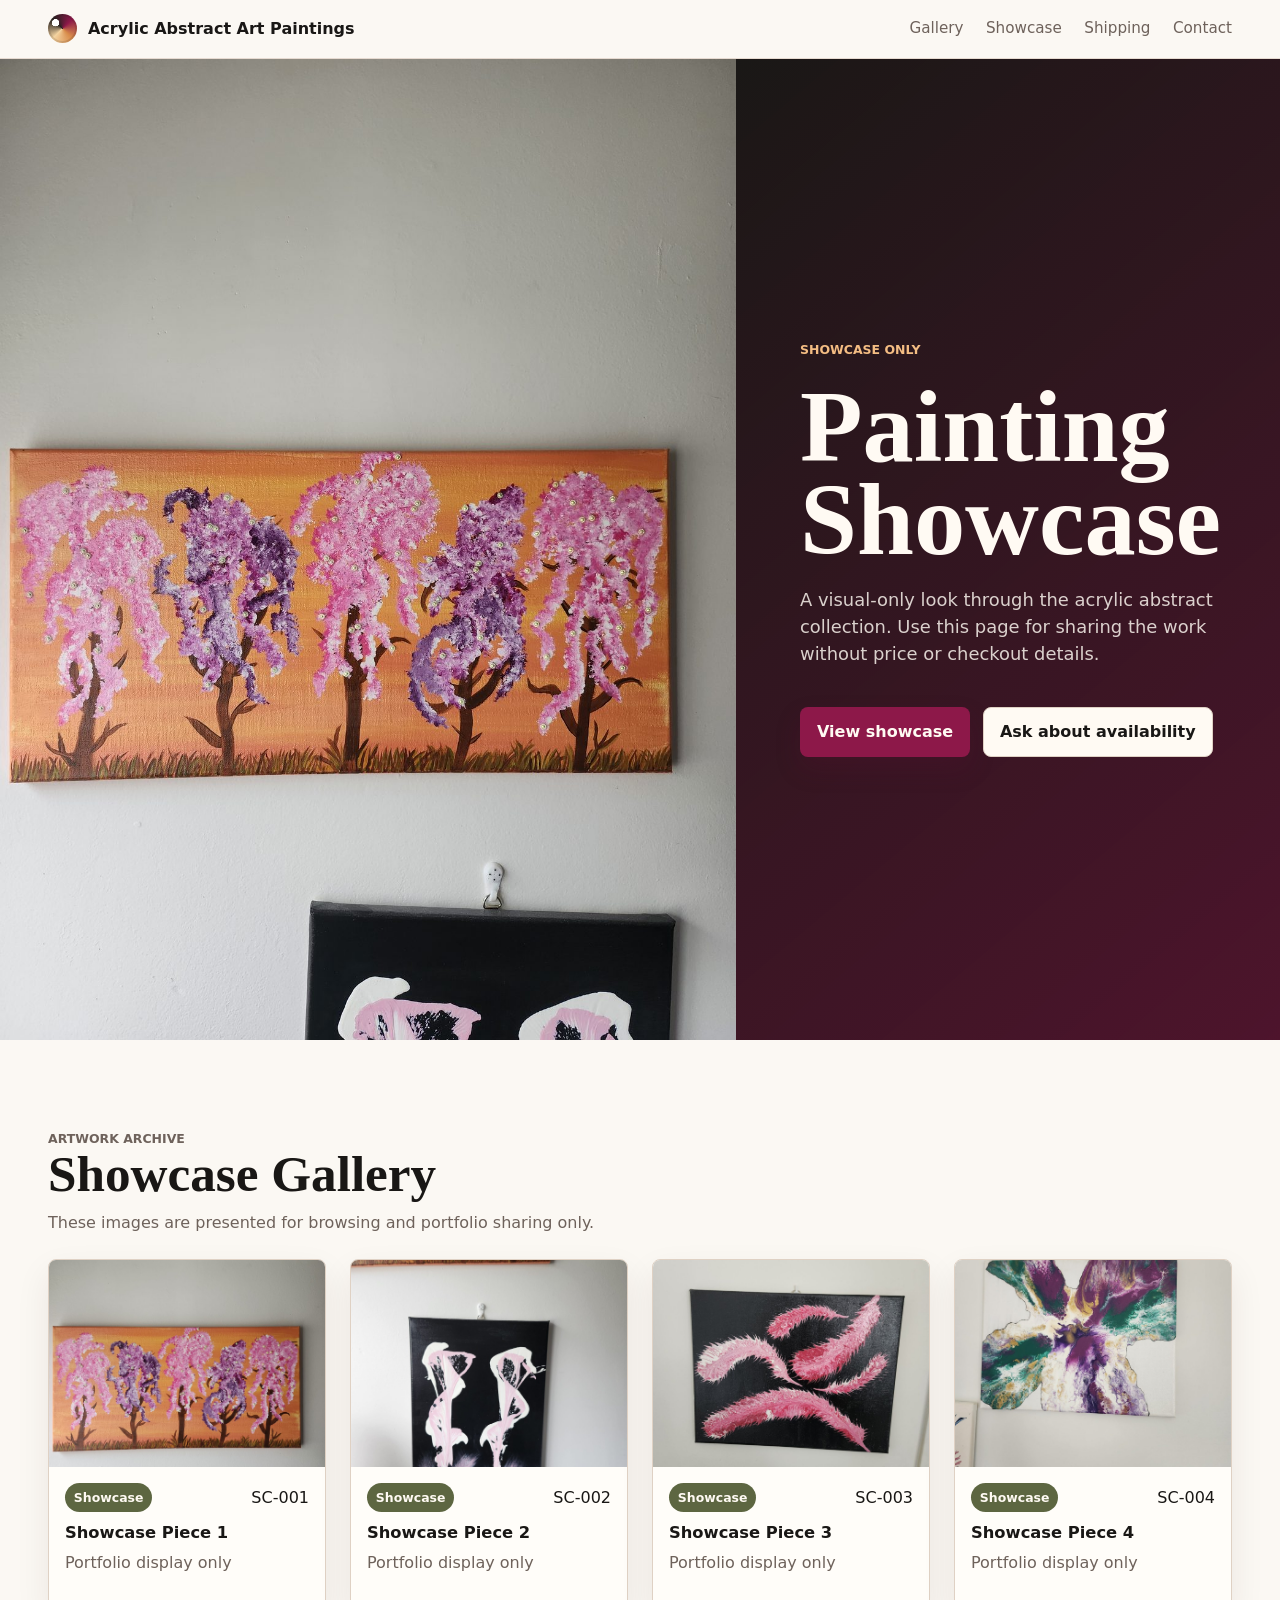
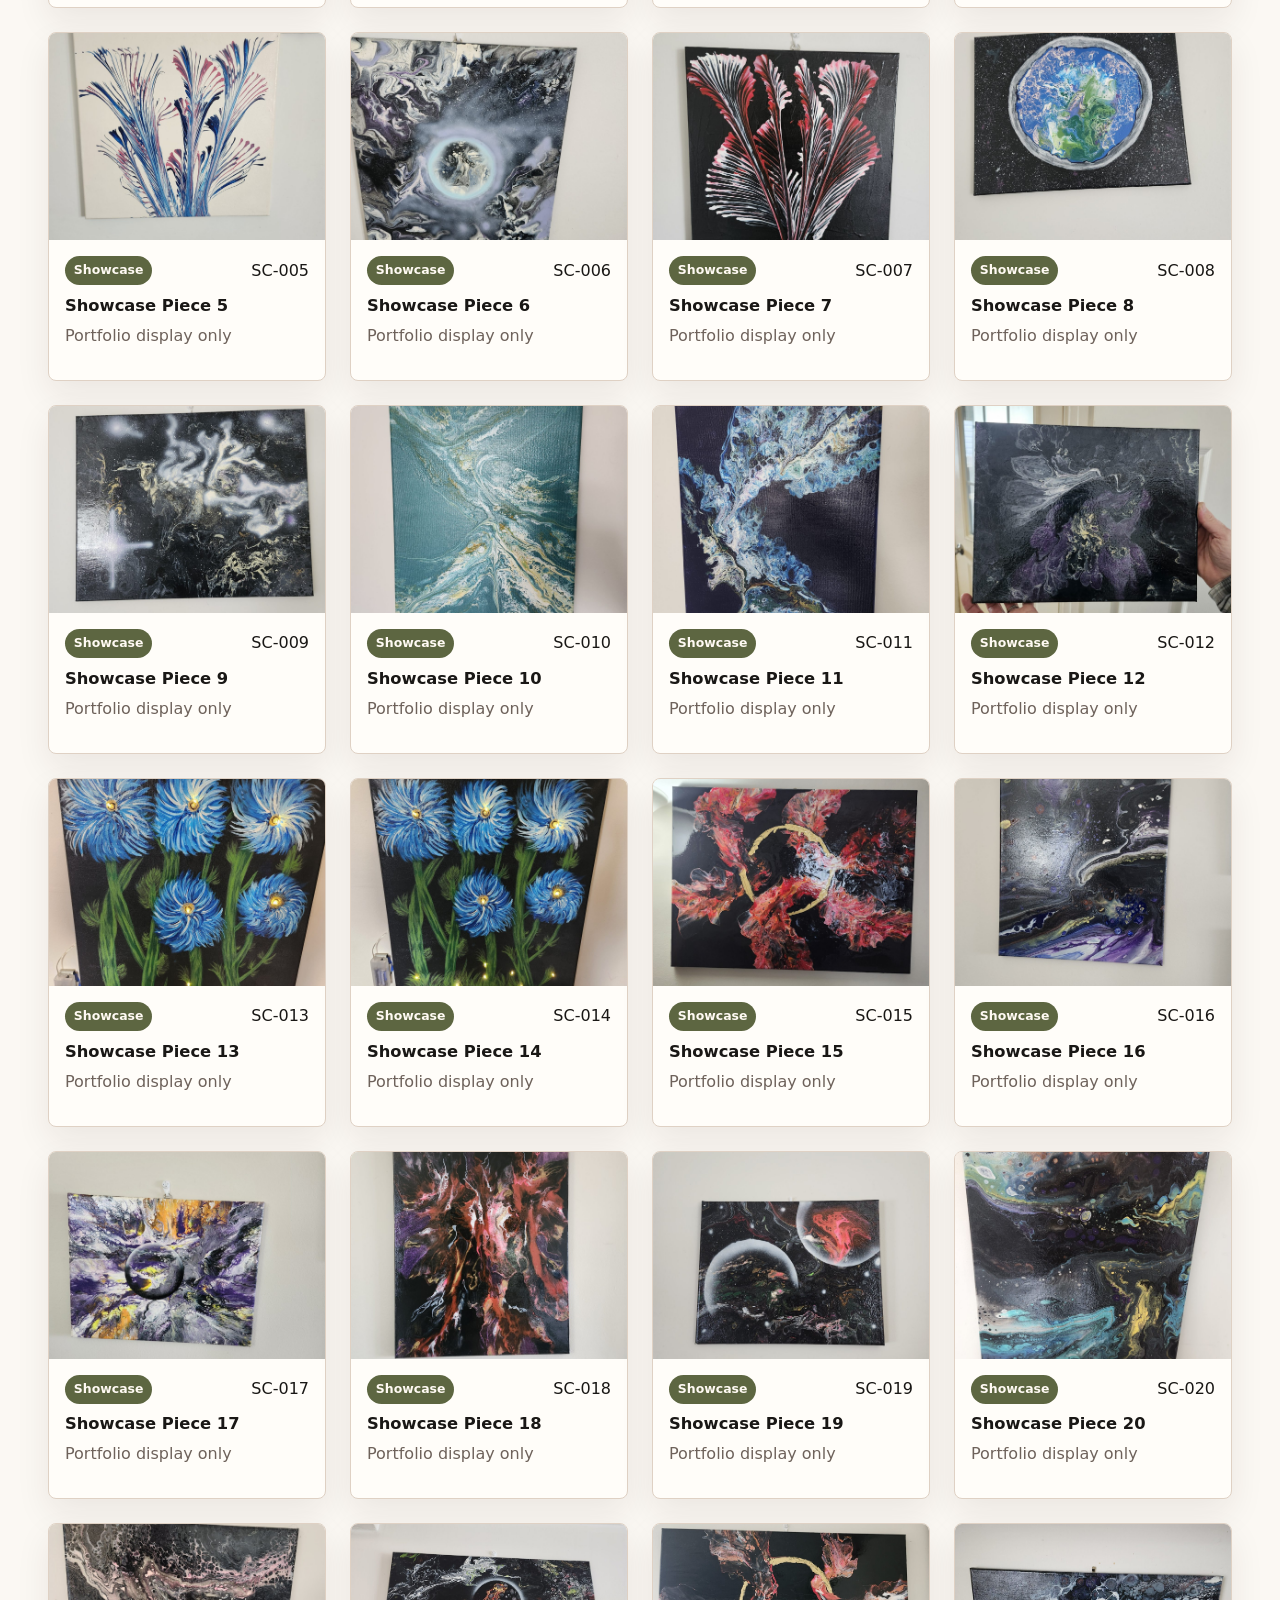
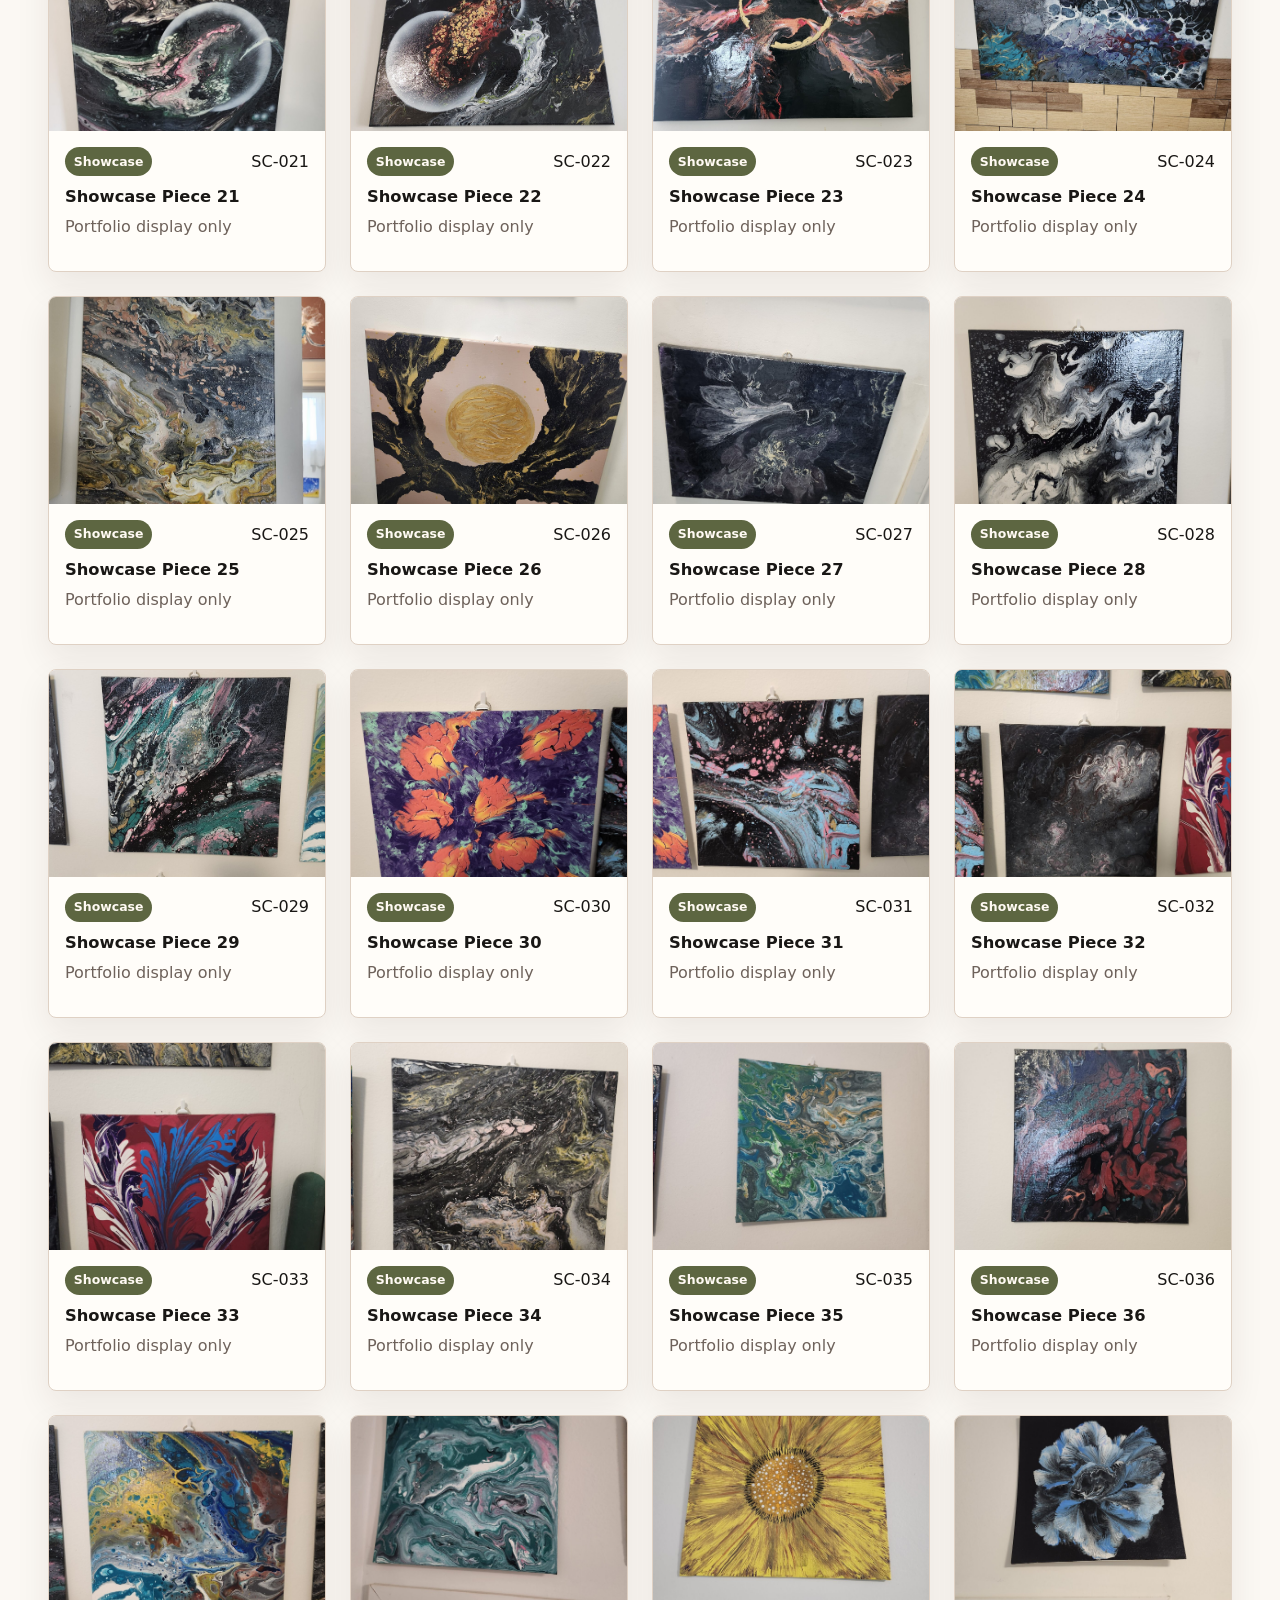
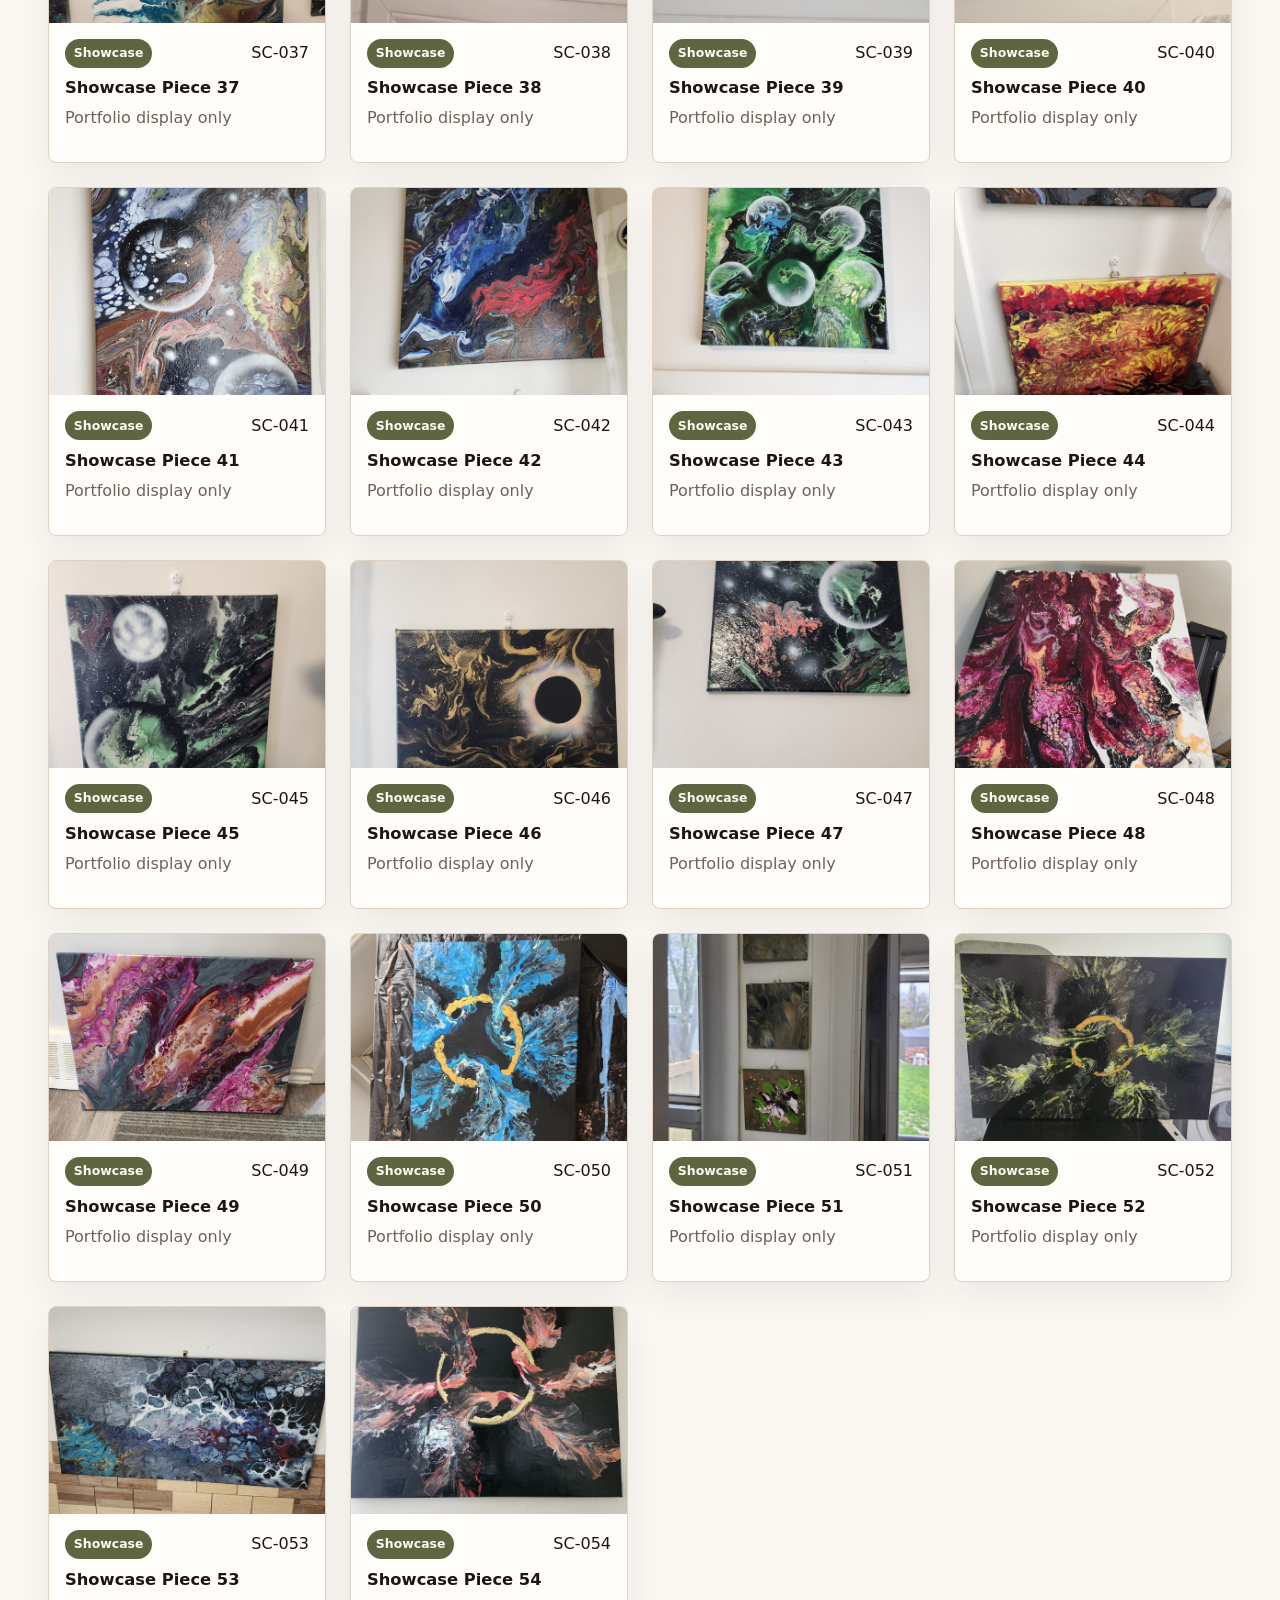
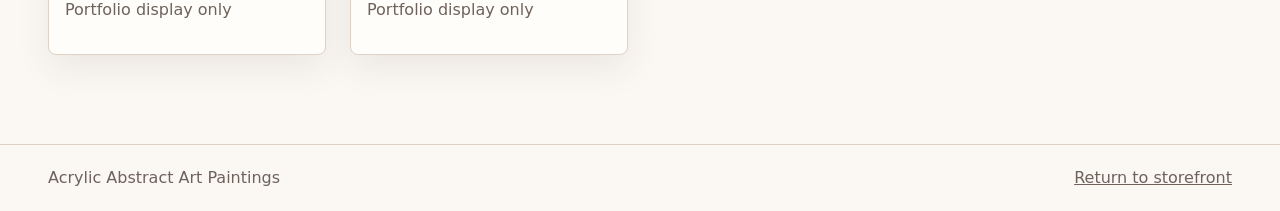
==== showcase.html @ 469b3d1f "Create acrylic art storefront" ====
<!doctype html>
<html lang="en">
  <head>
    <meta charset="utf-8">
    <meta name="viewport" content="width=device-width, initial-scale=1">
    <meta name="description" content="Showcase gallery of acrylic abstract art paintings.">
    <title>Showcase | Acrylic Abstract Art Paintings</title>
    <link rel="stylesheet" href="styles.css">
  </head>
  <body>
    <header class="site-header">
      <a class="brand" href="index.html" aria-label="Acrylic Abstract Art Paintings home">
        <span class="brand-mark"></span>
        <span>Acrylic Abstract Art Paintings</span>
      </a>
      <nav class="site-nav" aria-label="Primary navigation">
        <a href="index.html#gallery">Gallery</a>
        <a href="showcase.html">Showcase</a>
        <a href="index.html#shipping">Shipping</a>
        <a href="index.html#contact">Contact</a>
      </nav>
    </header>

    <main>
      <section class="hero" aria-labelledby="showcase-title">
        <div class="hero-media" aria-hidden="true">
          <img src="gallery/20260523_133512.jpg" alt="">
        </div>
        <div class="hero-copy">
          <p class="eyebrow">Showcase only</p>
          <h1 id="showcase-title">Painting Showcase</h1>
          <p>
            A visual-only look through the acrylic abstract collection. Use this page for sharing
            the work without price or checkout details.
          </p>
          <div class="hero-actions">
            <a class="button primary" href="#showcaseGrid">View showcase</a>
            <a class="button secondary" href="index.html#contact">Ask about availability</a>
          </div>
        </div>
      </section>

      <section class="section" aria-labelledby="showcase-gallery-title">
        <div class="section-heading">
          <p class="eyebrow">Artwork archive</p>
          <h2 id="showcase-gallery-title">Showcase Gallery</h2>
          <p>These images are presented for browsing and portfolio sharing only.</p>
        </div>
        <div class="gallery-grid showcase-grid" id="showcaseGrid"></div>
      </section>
    </main>

    <footer class="site-footer">
      <span>Acrylic Abstract Art Paintings</span>
      <span><a href="index.html">Return to storefront</a></span>
    </footer>

    <dialog class="art-modal" id="showcaseModal">
      <button class="modal-close" type="button" data-close aria-label="Close artwork preview">×</button>
      <div class="modal-layout">
        <img id="showcaseModalImage" alt="">
        <div class="modal-info">
          <p class="eyebrow" id="showcaseModalStatus"></p>
          <h2 id="showcaseModalTitle"></h2>
          <p id="showcaseModalDescription"></p>
          <a class="button primary" href="index.html#contact">Ask about this artwork</a>
        </div>
      </div>
    </dialog>

    <script src="showcase.js"></script>
  </body>
</html>
---- styles.css ----
:root {
  color-scheme: light;
  --ink: #191715;
  --muted: #6e625b;
  --paper: #fbf8f3;
  --wash: #f0e7dc;
  --line: #dfd1c4;
  --rose: #8d1849;
  --rose-dark: #5d0f31;
  --copper: #b7602a;
  --olive: #5d6641;
  --charcoal: #26211f;
  --shadow: 0 22px 60px rgba(45, 31, 23, 0.16);
}

* {
  box-sizing: border-box;
}

html {
  scroll-behavior: smooth;
}

body {
  margin: 0;
  color: var(--ink);
  background: var(--paper);
  font-family: Inter, ui-sans-serif, system-ui, -apple-system, BlinkMacSystemFont, "Segoe UI", sans-serif;
  line-height: 1.5;
}

img {
  display: block;
  max-width: 100%;
}

a {
  color: inherit;
}

button,
input,
select,
textarea {
  font: inherit;
}

.site-header {
  position: sticky;
  top: 0;
  z-index: 20;
  display: flex;
  align-items: center;
  justify-content: space-between;
  gap: 1rem;
  padding: 0.9rem clamp(1rem, 4vw, 3rem);
  background: rgba(251, 248, 243, 0.9);
  border-bottom: 1px solid rgba(223, 209, 196, 0.75);
  backdrop-filter: blur(18px);
}

.brand {
  display: inline-flex;
  align-items: center;
  gap: 0.7rem;
  min-width: 0;
  font-weight: 800;
  text-decoration: none;
}

.brand-mark {
  width: 1.8rem;
  height: 1.8rem;
  flex: 0 0 auto;
  border-radius: 50%;
  background:
    radial-gradient(circle at 26% 30%, #ffffff 0 12%, transparent 13%),
    conic-gradient(from 45deg, #8d1849, #d88b4a, #f3d3a0, #26211f, #8d1849);
  box-shadow: inset 0 0 0 2px rgba(25, 23, 21, 0.12);
}

.site-nav {
  display: flex;
  gap: clamp(0.7rem, 2vw, 1.4rem);
  color: var(--muted);
  font-size: 0.95rem;
}

.site-nav a {
  text-decoration: none;
}

.site-nav a:hover {
  color: var(--rose);
}

.hero {
  display: grid;
  min-height: calc(100svh - 4.1rem);
  grid-template-columns: minmax(0, 1.15fr) minmax(20rem, 0.85fr);
  align-items: stretch;
  background: #171412;
}

.hero-media {
  min-height: 36rem;
  overflow: hidden;
}

.hero-media img {
  width: 100%;
  height: 100%;
  object-fit: cover;
}

.hero-copy {
  display: flex;
  flex-direction: column;
  justify-content: center;
  align-items: flex-start;
  gap: 1.35rem;
  padding: clamp(2rem, 5vw, 5rem);
  color: #fffaf3;
  background:
    linear-gradient(140deg, rgba(25, 23, 21, 0.95), rgba(93, 15, 49, 0.72)),
    var(--charcoal);
}

.eyebrow {
  margin: 0;
  color: var(--copper);
  font-size: 0.78rem;
  font-weight: 900;
  letter-spacing: 0;
  text-transform: uppercase;
}

.hero-copy .eyebrow {
  color: #f4bd83;
}

h1,
h2,
h3,
p {
  margin-top: 0;
}

h1 {
  max-width: 11ch;
  margin-bottom: 0;
  font-family: Georgia, "Times New Roman", serif;
  font-size: clamp(3.2rem, 8vw, 7.4rem);
  line-height: 0.9;
  letter-spacing: 0;
}

h2 {
  margin-bottom: 0.75rem;
  font-family: Georgia, "Times New Roman", serif;
  font-size: clamp(2.1rem, 4vw, 4.6rem);
  line-height: 1;
  letter-spacing: 0;
}

h3 {
  margin-bottom: 0.35rem;
  font-size: 1.02rem;
}

.hero-copy p:not(.eyebrow) {
  max-width: 42rem;
  color: rgba(255, 250, 243, 0.82);
  font-size: clamp(1.05rem, 1.4vw, 1.25rem);
}

.hero-actions,
.modal-actions {
  display: flex;
  flex-wrap: wrap;
  gap: 0.8rem;
}

.button {
  display: inline-flex;
  min-height: 2.8rem;
  align-items: center;
  justify-content: center;
  border: 1px solid transparent;
  border-radius: 8px;
  padding: 0.75rem 1rem;
  cursor: pointer;
  font-weight: 800;
  text-decoration: none;
  transition: transform 160ms ease, box-shadow 160ms ease, background 160ms ease;
}

.button:hover {
  transform: translateY(-1px);
}

.button.primary {
  color: #fffaf3;
  background: var(--rose);
  box-shadow: 0 12px 24px rgba(93, 15, 49, 0.22);
}

.button.primary:hover {
  background: var(--rose-dark);
}

.button.secondary {
  color: var(--ink);
  background: #fffaf3;
  border-color: var(--line);
}

.intro-band {
  display: grid;
  grid-template-columns: repeat(3, minmax(0, 1fr));
  gap: 1px;
  background: var(--line);
  border-block: 1px solid var(--line);
}

.intro-band div {
  display: grid;
  gap: 0.35rem;
  padding: clamp(1.1rem, 3vw, 2rem);
  background: var(--paper);
}

.intro-band strong {
  font-size: 1.02rem;
}

.intro-band span,
.section-heading p,
.feature-copy p,
.art-card p,
.modal-info p,
.site-footer,
dd {
  color: var(--muted);
}

.section {
  padding: clamp(3rem, 7vw, 6.5rem) clamp(1rem, 4vw, 3rem);
}

.section-heading {
  max-width: 52rem;
  margin-bottom: 1.5rem;
}

.toolbar {
  display: flex;
  flex-wrap: wrap;
  gap: 0.5rem;
  margin-bottom: 1.4rem;
}

.filter-button {
  border: 1px solid var(--line);
  border-radius: 999px;
  padding: 0.55rem 0.85rem;
  color: var(--muted);
  background: #fffdf9;
  cursor: pointer;
  font-weight: 800;
}

.filter-button.active,
.filter-button:hover {
  color: #fffaf3;
  background: var(--charcoal);
  border-color: var(--charcoal);
}

.gallery-grid {
  display: grid;
  grid-template-columns: repeat(auto-fill, minmax(17rem, 1fr));
  gap: clamp(1rem, 2vw, 1.5rem);
}

.showcase-grid {
  grid-template-columns: repeat(auto-fill, minmax(14rem, 1fr));
}

.art-card {
  overflow: hidden;
  border: 1px solid var(--line);
  border-radius: 8px;
  background: #fffdf9;
  box-shadow: 0 14px 34px rgba(45, 31, 23, 0.08);
}

.art-card button {
  display: grid;
  width: 100%;
  padding: 0;
  border: 0;
  color: inherit;
  background: transparent;
  cursor: zoom-in;
  text-align: left;
}

.art-card picture {
  aspect-ratio: 4 / 3;
  overflow: hidden;
  background: var(--wash);
}

.art-card img {
  width: 100%;
  height: 100%;
  object-fit: cover;
  transition: transform 260ms ease;
}

.art-card button:hover img {
  transform: scale(1.04);
}

.art-card-body {
  display: grid;
  gap: 0.55rem;
  padding: 1rem;
}

.card-meta {
  display: flex;
  align-items: center;
  justify-content: space-between;
  gap: 0.75rem;
}

.status-pill {
  border-radius: 999px;
  padding: 0.32rem 0.55rem;
  color: #fffaf3;
  background: var(--olive);
  font-size: 0.78rem;
  font-weight: 800;
  white-space: nowrap;
}

.feature-band {
  display: grid;
  grid-template-columns: minmax(0, 0.9fr) minmax(18rem, 1.1fr);
  gap: clamp(1.5rem, 4vw, 4rem);
  align-items: center;
  padding: clamp(3rem, 7vw, 6rem) clamp(1rem, 4vw, 3rem);
  color: #fffaf3;
  background:
    linear-gradient(rgba(25, 23, 21, 0.83), rgba(25, 23, 21, 0.83)),
    url("gallery/20260523_133512.jpg") center / cover fixed;
}

.feature-band .eyebrow {
  color: #f4bd83;
}

.feature-copy p {
  max-width: 48rem;
  color: rgba(255, 250, 243, 0.82);
  font-size: 1.1rem;
}

.contact-section {
  background: #fffdf9;
}

.shipping-section {
  background: var(--wash);
}

.shipping-grid {
  display: grid;
  grid-template-columns: repeat(4, minmax(0, 1fr));
  gap: 1rem;
}

.shipping-grid article {
  display: grid;
  gap: 0.45rem;
  align-content: start;
  min-height: 11rem;
  border: 1px solid var(--line);
  border-radius: 8px;
  padding: 1.2rem;
  background: #fffdf9;
}

.shipping-grid h3,
.shipping-grid p {
  margin: 0;
}

.shipping-grid strong {
  align-self: end;
  margin-top: 1rem;
  color: var(--rose);
  font-family: Georgia, "Times New Roman", serif;
  font-size: 2.1rem;
  line-height: 1;
}

.contact-form {
  display: grid;
  grid-template-columns: repeat(2, minmax(0, 1fr));
  gap: 1rem;
  max-width: 56rem;
}

.contact-form label {
  display: grid;
  gap: 0.4rem;
  color: var(--charcoal);
  font-weight: 800;
}

.contact-form .full-field,
.contact-form button {
  grid-column: 1 / -1;
}

input,
select,
textarea {
  width: 100%;
  border: 1px solid var(--line);
  border-radius: 8px;
  padding: 0.8rem 0.9rem;
  color: var(--ink);
  background: var(--paper);
}

textarea {
  resize: vertical;
}

.site-footer {
  display: flex;
  justify-content: space-between;
  gap: 1rem;
  padding: 1.3rem clamp(1rem, 4vw, 3rem);
  border-top: 1px solid var(--line);
  background: var(--paper);
}

.art-modal {
  width: min(72rem, calc(100vw - 2rem));
  max-height: calc(100svh - 2rem);
  padding: 0;
  border: 0;
  border-radius: 8px;
  background: #fffdf9;
  box-shadow: var(--shadow);
}

.art-modal::backdrop {
  background: rgba(25, 23, 21, 0.74);
}

.modal-close {
  position: absolute;
  top: 0.7rem;
  right: 0.7rem;
  z-index: 2;
  width: 2.4rem;
  height: 2.4rem;
  border: 1px solid rgba(255, 255, 255, 0.35);
  border-radius: 50%;
  color: #fffaf3;
  background: rgba(25, 23, 21, 0.72);
  cursor: pointer;
  font-size: 1.35rem;
  line-height: 1;
}

.modal-layout {
  display: grid;
  grid-template-columns: minmax(0, 1.2fr) minmax(19rem, 0.8fr);
}

.modal-layout img {
  width: 100%;
  height: 100%;
  max-height: calc(100svh - 2rem);
  object-fit: contain;
  background: #171412;
}

.modal-info {
  display: flex;
  flex-direction: column;
  gap: 1rem;
  padding: clamp(1.2rem, 3vw, 2rem);
  overflow: auto;
}

dl {
  display: grid;
  gap: 0.75rem;
  margin: 0;
}

dt {
  color: var(--charcoal);
  font-size: 0.78rem;
  font-weight: 900;
  text-transform: uppercase;
}

dd {
  margin: 0.15rem 0 0;
}

.is-hidden {
  display: none;
}

@media (max-width: 860px) {
  .site-header,
  .site-footer {
    align-items: flex-start;
    flex-direction: column;
  }

  .hero,
  .feature-band,
  .modal-layout {
    grid-template-columns: 1fr;
  }

  .hero {
    min-height: auto;
  }

  .hero-media {
    min-height: 58svh;
  }

  .hero-copy {
    min-height: 42svh;
  }

  .intro-band {
    grid-template-columns: 1fr;
  }

  .shipping-grid {
    grid-template-columns: repeat(2, minmax(0, 1fr));
  }

  .modal-layout img {
    max-height: 58svh;
  }
}

@media (max-width: 620px) {
  .site-nav {
    width: 100%;
    justify-content: space-between;
  }

  .brand span:last-child {
    overflow-wrap: anywhere;
  }

  .contact-form {
    grid-template-columns: 1fr;
  }

  .shipping-grid {
    grid-template-columns: 1fr;
  }

  .button {
    width: 100%;
  }
}
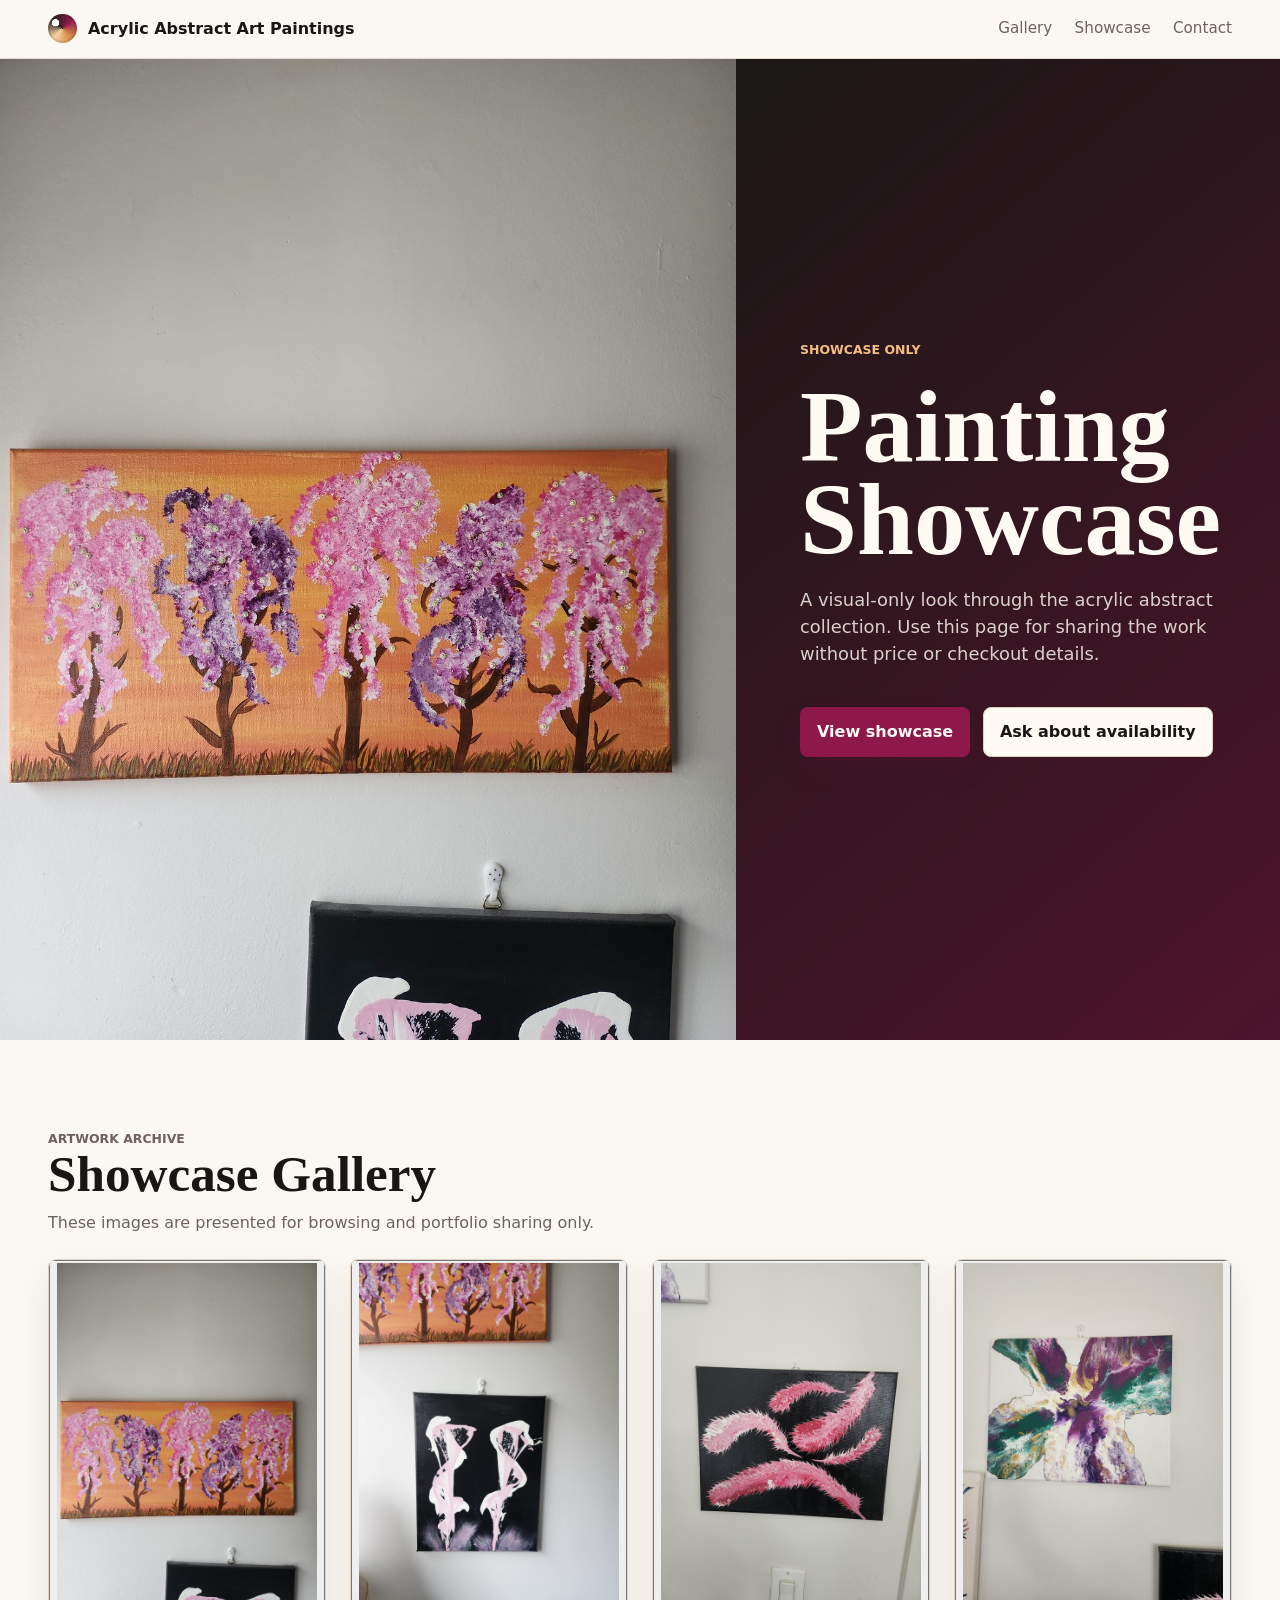
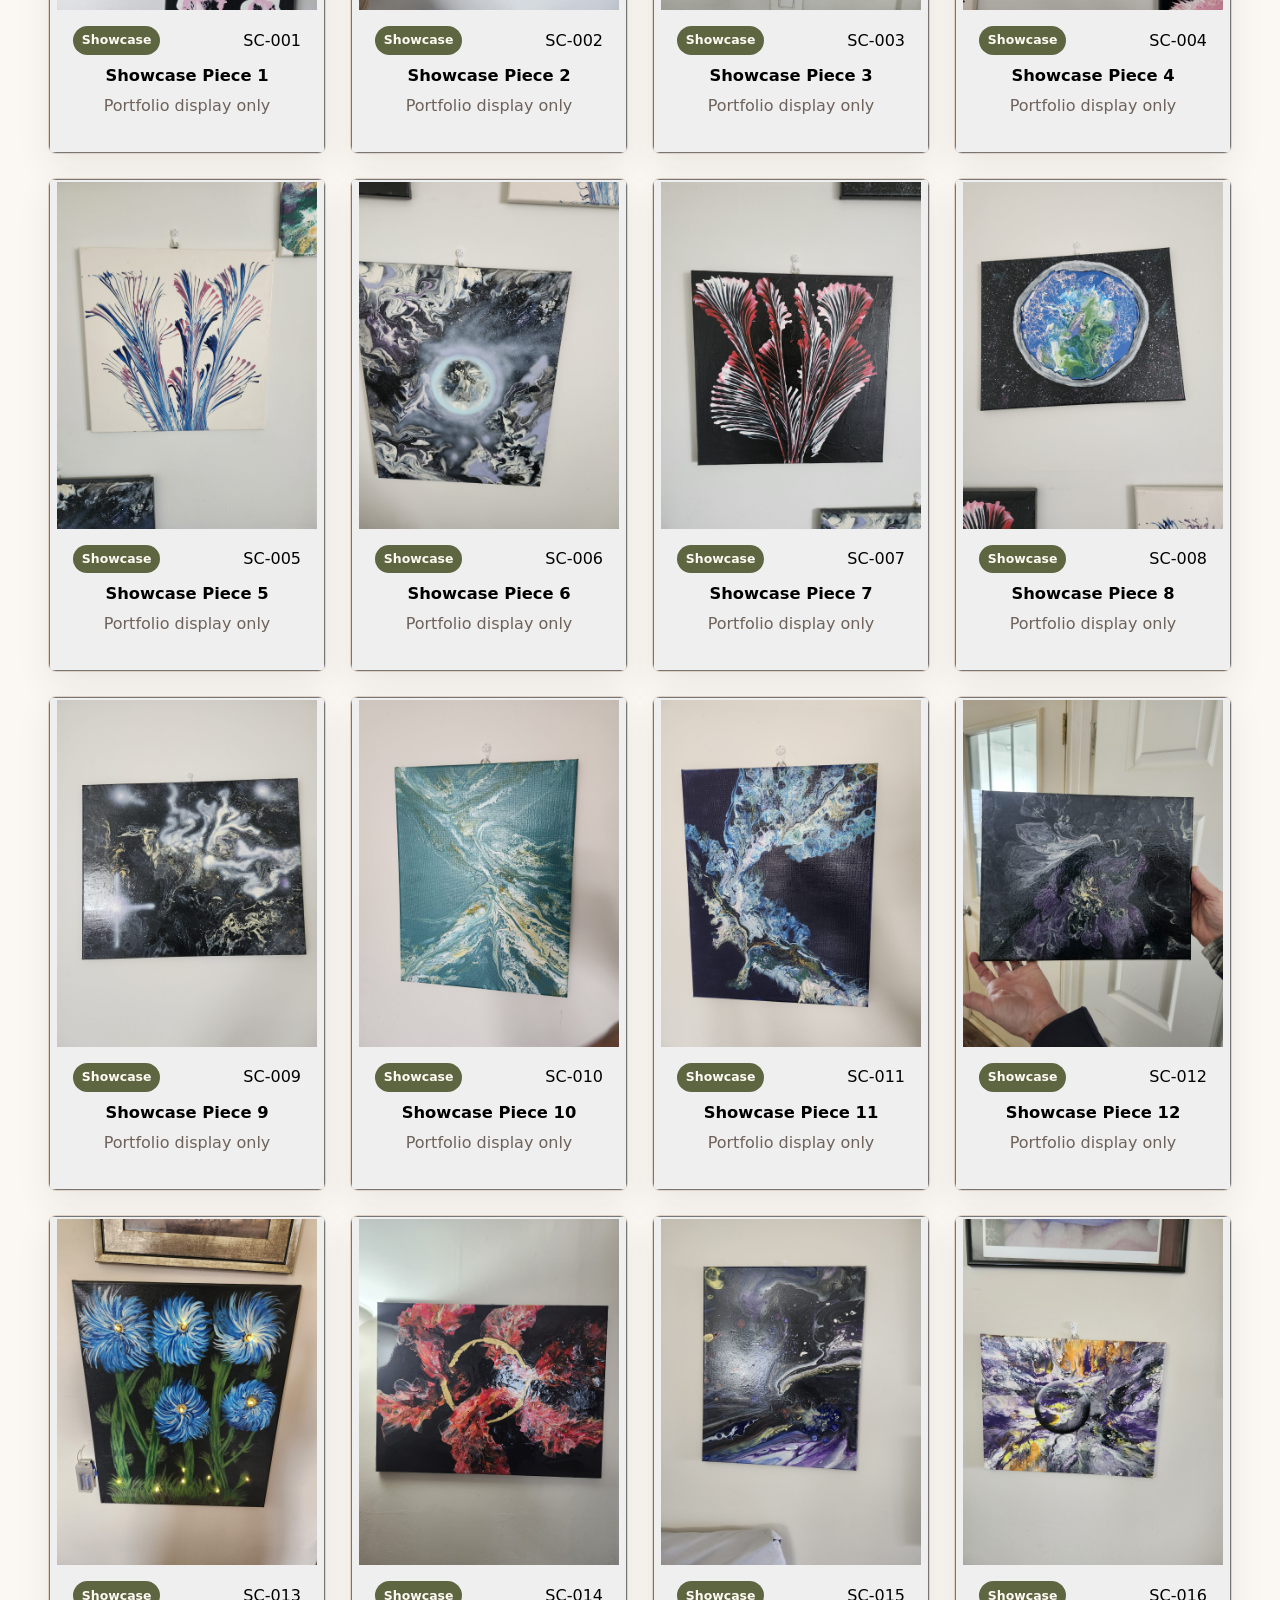
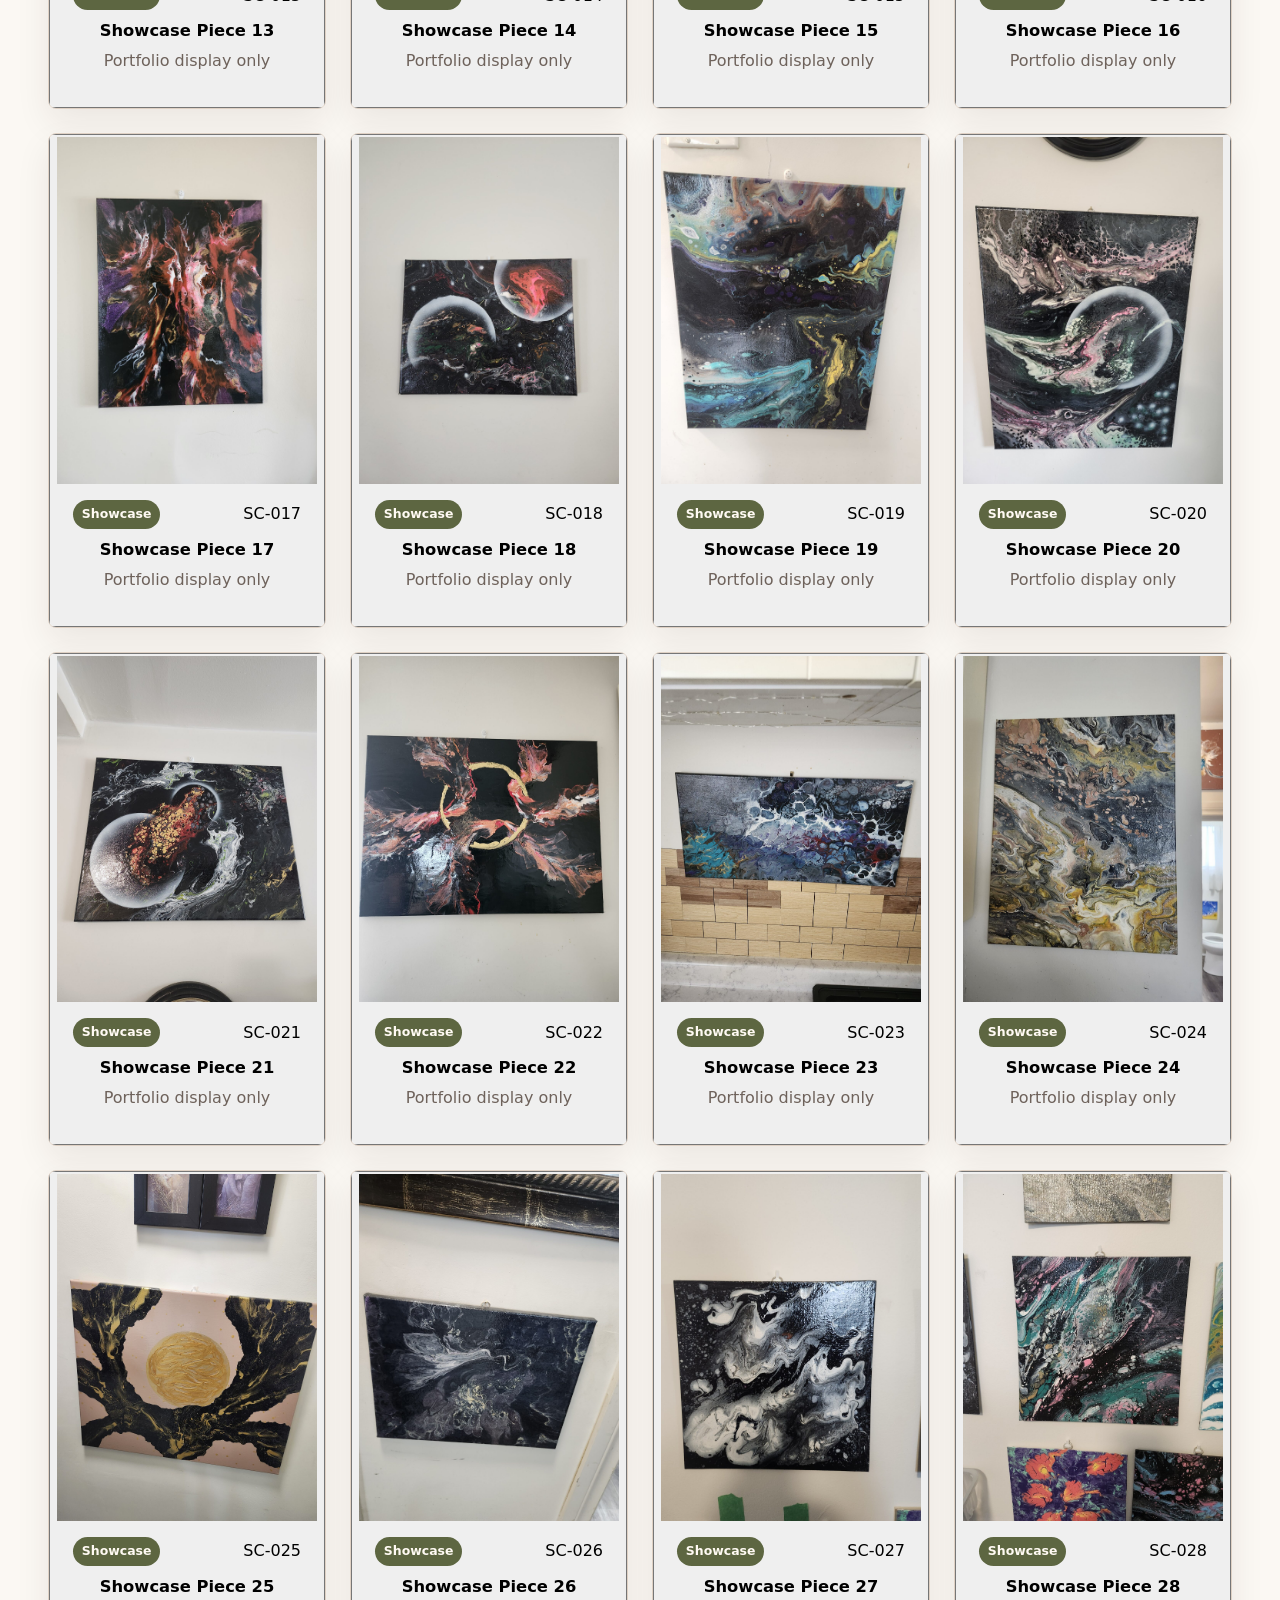
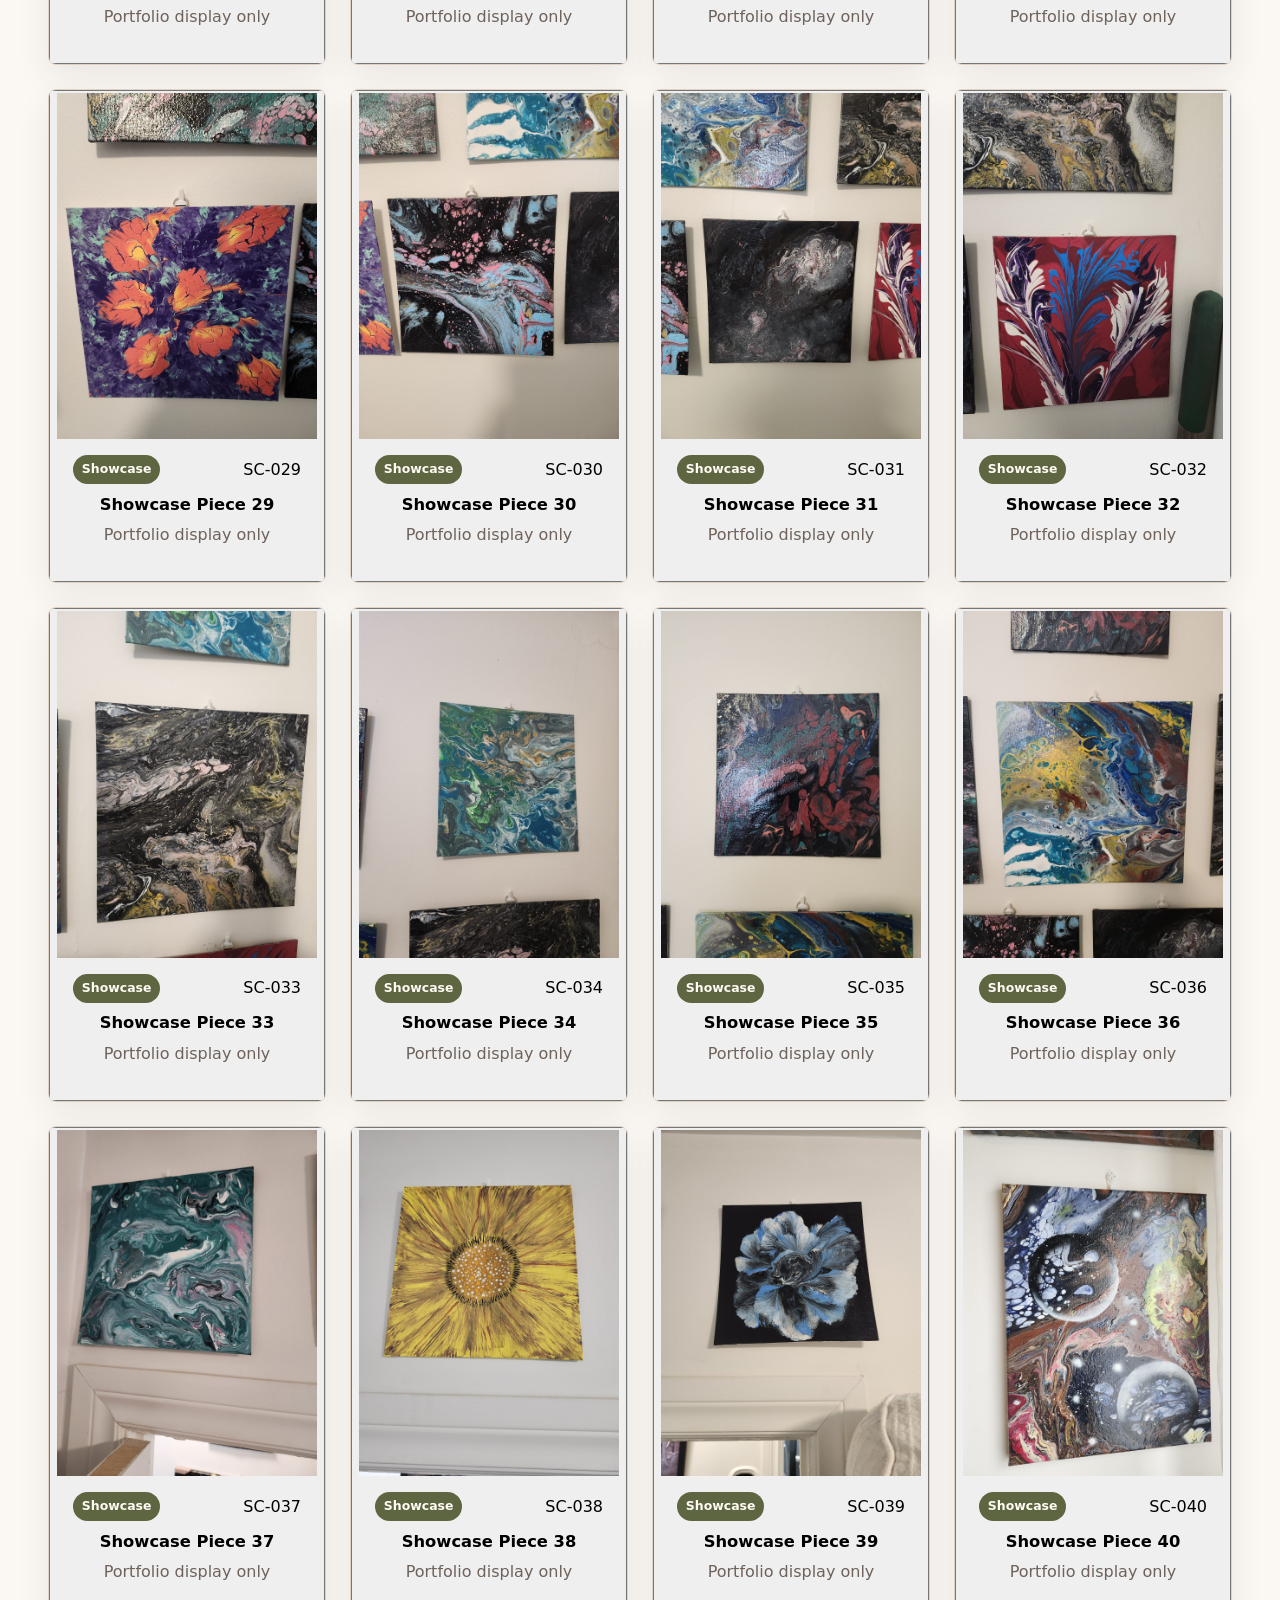
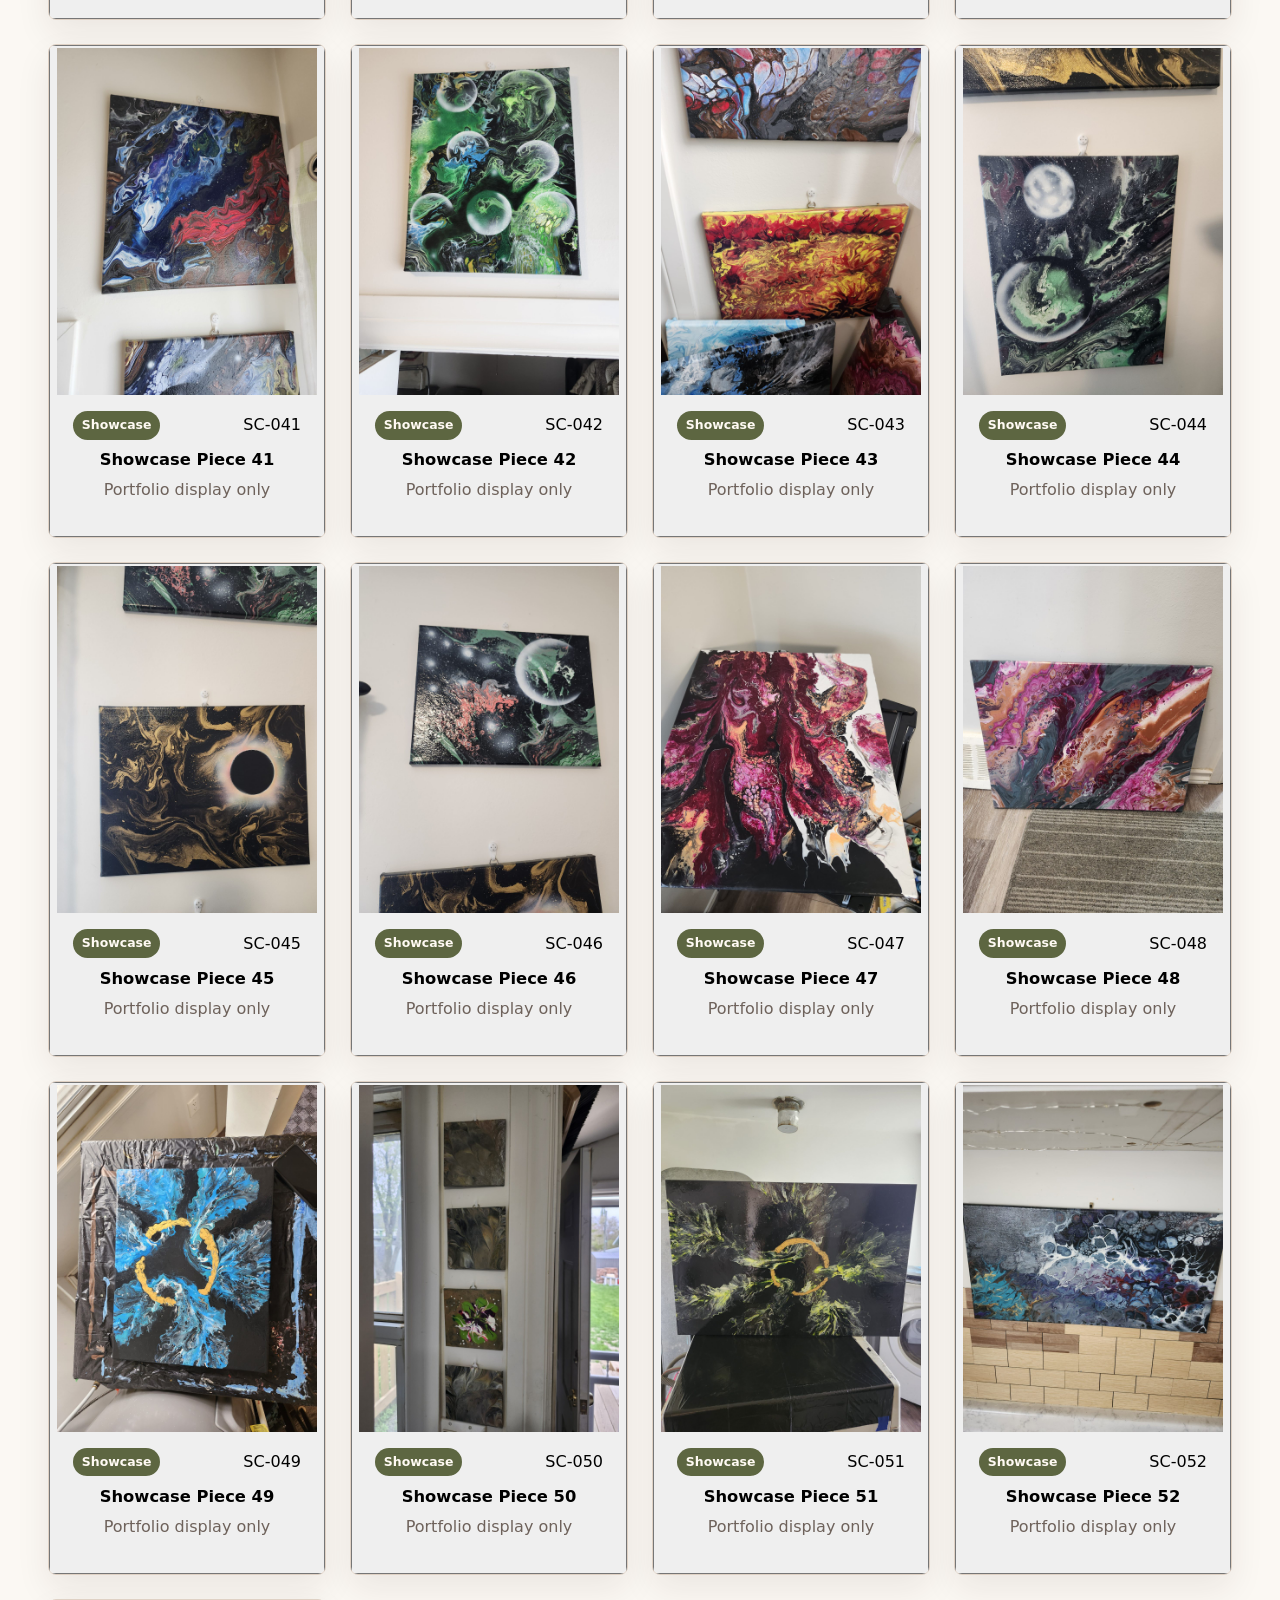
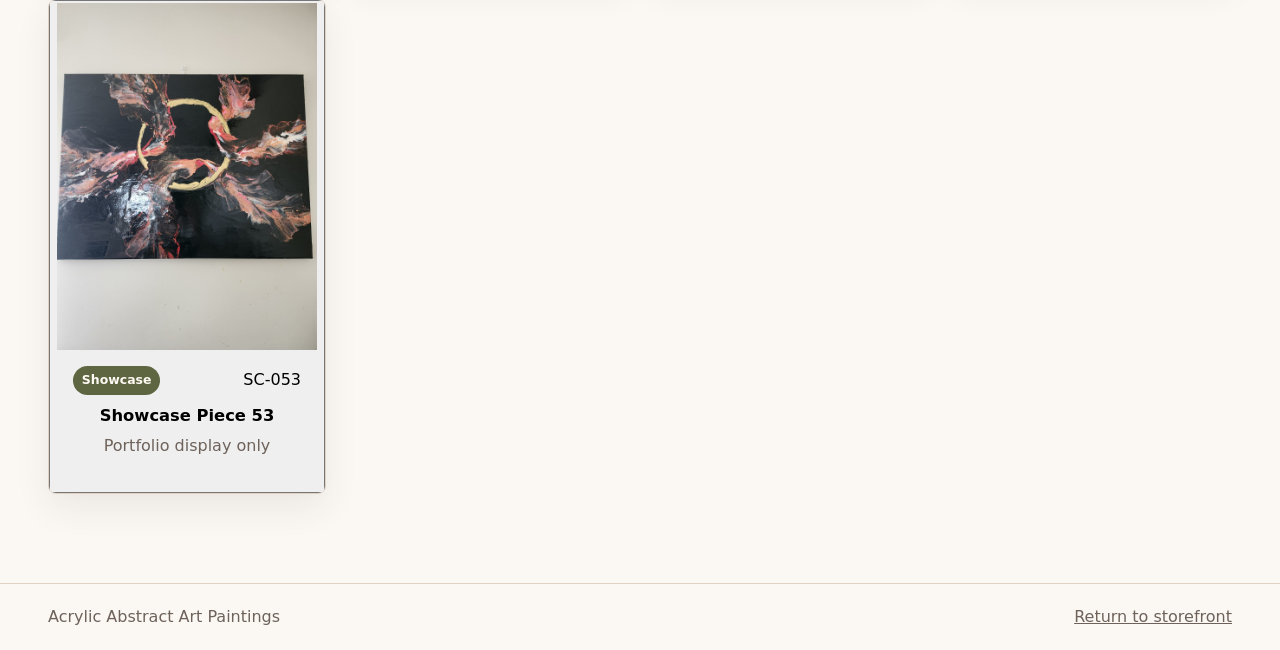
==== commit d556496d: "Include shipping in artwork prices" ====
--- a/showcase.html
+++ b/showcase.html
@@ -16,7 +16,6 @@
       <nav class="site-nav" aria-label="Primary navigation">
         <a href="index.html#gallery">Gallery</a>
         <a href="showcase.html">Showcase</a>
-        <a href="index.html#shipping">Shipping</a>
         <a href="index.html#contact">Contact</a>
       </nav>
     </header>
--- a/styles.css
+++ b/styles.css
@@ -295,7 +295,7 @@
   box-shadow: 0 14px 34px rgba(45, 31, 23, 0.08);
 }
 
-.art-card button {
+.art-preview {
   display: grid;
   width: 100%;
   padding: 0;
@@ -319,7 +319,7 @@
   transition: transform 260ms ease;
 }
 
-.art-card button:hover img {
+.art-preview:hover img {
   transform: scale(1.04);
 }
 
@@ -334,6 +334,38 @@
   align-items: center;
   justify-content: space-between;
   gap: 0.75rem;
+}
+
+.card-actions {
+  display: grid;
+  grid-template-columns: 0.8fr 1.2fr;
+  gap: 0.55rem;
+}
+
+.card-action {
+  min-height: 2.45rem;
+  border: 1px solid var(--line);
+  border-radius: 8px;
+  padding: 0.55rem 0.7rem;
+  color: var(--ink);
+  background: var(--paper);
+  cursor: pointer;
+  font-weight: 800;
+}
+
+.card-action:hover {
+  border-color: var(--charcoal);
+}
+
+.paypal-action {
+  color: #fffaf3;
+  background: #263b80;
+  border-color: #263b80;
+}
+
+.paypal-action:hover {
+  background: #172a63;
+  border-color: #172a63;
 }
 
 .status-pill {
@@ -370,41 +402,6 @@
 
 .contact-section {
   background: #fffdf9;
-}
-
-.shipping-section {
-  background: var(--wash);
-}
-
-.shipping-grid {
-  display: grid;
-  grid-template-columns: repeat(4, minmax(0, 1fr));
-  gap: 1rem;
-}
-
-.shipping-grid article {
-  display: grid;
-  gap: 0.45rem;
-  align-content: start;
-  min-height: 11rem;
-  border: 1px solid var(--line);
-  border-radius: 8px;
-  padding: 1.2rem;
-  background: #fffdf9;
-}
-
-.shipping-grid h3,
-.shipping-grid p {
-  margin: 0;
-}
-
-.shipping-grid strong {
-  align-self: end;
-  margin-top: 1rem;
-  color: var(--rose);
-  font-family: Georgia, "Times New Roman", serif;
-  font-size: 2.1rem;
-  line-height: 1;
 }
 
 .contact-form {
@@ -441,6 +438,30 @@
   resize: vertical;
 }
 
+.hidden-field {
+  position: absolute;
+  left: -10000px;
+  width: 1px;
+  height: 1px;
+  opacity: 0;
+}
+
+.form-status {
+  grid-column: 1 / -1;
+  min-height: 1.5rem;
+  margin: 0;
+  color: var(--muted);
+  font-weight: 800;
+}
+
+.form-status.success {
+  color: var(--olive);
+}
+
+.form-status.error {
+  color: var(--rose);
+}
+
 .site-footer {
   display: flex;
   justify-content: space-between;
@@ -551,10 +572,6 @@
     grid-template-columns: 1fr;
   }
 
-  .shipping-grid {
-    grid-template-columns: repeat(2, minmax(0, 1fr));
-  }
-
   .modal-layout img {
     max-height: 58svh;
   }
@@ -574,10 +591,6 @@
     grid-template-columns: 1fr;
   }
 
-  .shipping-grid {
-    grid-template-columns: 1fr;
-  }
-
   .button {
     width: 100%;
   }
